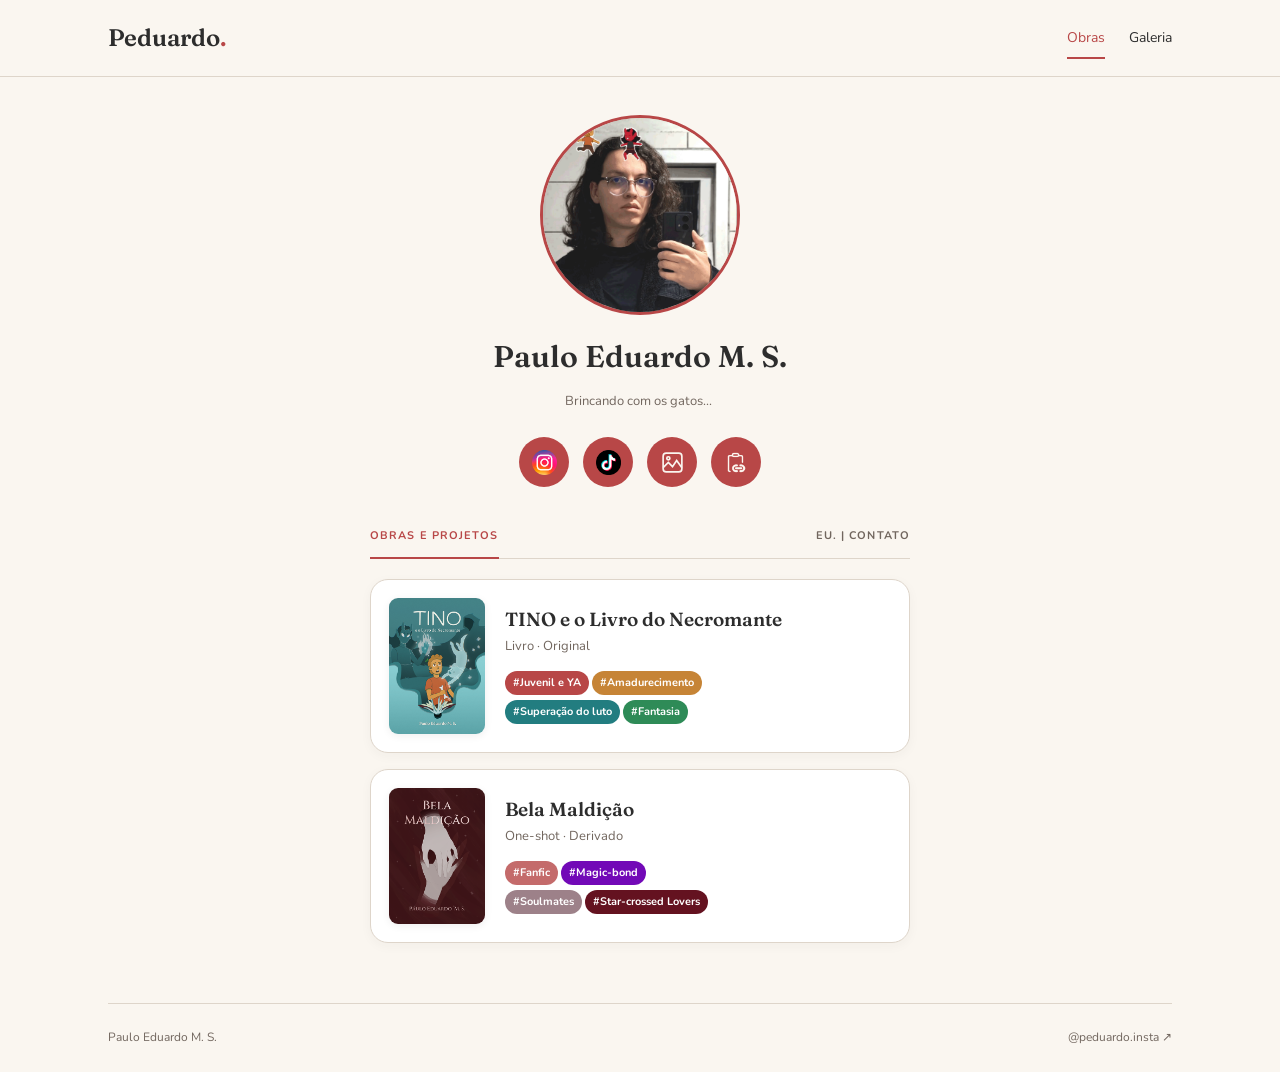
==== index.html @ 7a61a8e0 "Nova versão do portfólio" ====
<!doctype html>
<html lang="pt-BR">
  <head>
    <meta charset="utf-8">
    <!-- Google Tag Manager -->
    <script>window.dataLayer = window.dataLayer || [];</script>
    <script>(function(w,d,s,l,i){w[l]=w[l]||[];w[l].push({'gtm.start':
    new Date().getTime(),event:'gtm.js'});var f=d.getElementsByTagName(s)[0],
    j=d.createElement(s),dl=l!='dataLayer'?'&l='+l:'';j.async=true;j.src=
    'https://www.googletagmanager.com/gtm.js?id='+i+dl;f.parentNode.insertBefore(j,f);
    })(window,document,'script','dataLayer','GTM-KXHLCWLR');</script>
    <!-- End Google Tag Manager -->
    <meta name="viewport" content="width=device-width, initial-scale=1">
    <title>Links · Peduardo.</title>
    <meta name="description" content="Histórias originais, ilustrações e os processos de Paulo Eduardo M. S.">
    <link rel="icon" href="assets/img/favicon.ico" type="image/x-icon">
    <link rel="stylesheet" href="assets/css/fonts.css">
    <link rel="stylesheet" href="assets/css/site.css">
    <script src="assets/js/conteudo.js" defer></script>
    <script src="assets/js/render.js" defer></script>
    <script src="assets/js/site.js" defer></script>
  </head>

  <body data-base="">
    <!-- Google Tag Manager (noscript) -->
    <noscript><iframe src="https://www.googletagmanager.com/ns.html?id=GTM-KXHLCWLR"
    height="0" width="0" style="display:none;visibility:hidden"></iframe></noscript>
    <!-- End Google Tag Manager (noscript) -->

    <a class="skip" href="#conteudo">Pular para o conteúdo</a>

    <header class="site-header">
      <nav class="nav" aria-label="Navegação principal">
        <a class="wordmark" href="./">Peduardo<span>.</span></a>

        <div class="nav-links">
          <a href="links/" aria-current="page">Obras</a>
          <a href="galeria/">Galeria</a>
        </div>
      </nav>
    </header>

    <main id="conteudo" class="links-main">
      <section class="profile" aria-labelledby="nome">
        <picture>
          <source srcset="assets/img/perfil-foto.jpg" media="(prefers-reduced-motion: reduce)">
          <img class="profile-picture" src="assets/img/perfil-foto.gif" alt="Retrato de Paulo Eduardo M. S.">
        </picture>

        <h1 id="nome">Paulo Eduardo M. S.</h1>
        <div class="status-line" aria-hidden="true" id="profile-status">
          Brincando com os gatos.
        </div>
      </section>

      <div class="socials" aria-label="Redes e outros links">
        <a class="social-circle" href="https://instagram.com/peduardo.insta" target="_blank" rel="noopener noreferrer" aria-label="Instagram" title="Instagram" >
          <img src="assets/img/insta.webp" alt="" width="25" height="25">
        </a>

        <a class="social-circle" href="https://tiktok.com/@peduardo.tkk" target="_blank" rel="noopener noreferrer" aria-label="TikTok" title="TikTok">
          <img src="assets/img/tkk.webp" alt="" width="25" height="25">
        </a>

        <a class="social-circle" href="galeria/" aria-label="Galeria" title="Galeria" >
          <svg viewBox="0 0 24 24" aria-hidden="true">
            <rect x="3" y="3" width="18" height="18" rx="3"></rect>
            <circle cx="8" cy="8" r="1.5"></circle>
            <path d="m3 17 5-5 4 4 4-6 5 7"></path>
          </svg>
        </a>

        <button class="social-circle" type="button" data-share aria-label="Compartilhar site" title="Compartilhar">
          <img src="assets/img/share.webp" alt="" width="25" height="25">
        </button>
      </div>

      <div class="links-tabs" role="tablist" aria-label="Conteúdo do portfólio" data-links-tabs hidden>
        <button type="button" id="obras-tab" role="tab" aria-selected="true" aria-controls="obras-panel">Obras e projetos</button>
        <button type="button" id="contato-tab" role="tab" aria-selected="false" aria-controls="contato-panel" tabindex="-1">Eu. | Contato</button>
      </div>

      <section id="obras-panel" role="tabpanel" aria-labelledby="obras-tab" tabindex="0">
        <div data-featured-projects></div>
        <details class="extra-works" hidden>
          <summary>Outras histórias</summary>
          <div data-other-projects></div>
        </details>
      </section>

      <section id="contato-panel" role="tabpanel" aria-labelledby="contato-tab" tabindex="0" hidden>
        <div data-contact-card></div>
      </section>

      <p class="page-footnote">
        
      </p>
    <noscript>Ative o JavaScript para carregar as obras e suas informações.</noscript>
    </main>

    <footer class="site-footer">
      <p data-profile-footer>Paulo Eduardo M. S.</p>
      <a href="https://instagram.com/peduardo.insta" target="_blank" rel="noopener noreferrer">
        @peduardo.insta ↗
      </a>
    </footer>

    <dialog id="preview" aria-labelledby="preview-title">
      <button class="dialog-close" type="button" aria-label="Fechar prévia" autofocus>×</button>
      <div id="preview-content"></div>
    </dialog>

    <p class="toast" role="status" id="toast"></p>
  </body>
</html>
---- assets/css/fonts.css ----
/* Fontes locais: sem requisições a Google Fonts. Licenças em assets/fonts. */
@font-face{font-family:'Nunito';font-style:normal;font-weight:400;font-display:swap;src:url('../fonts/nunito-400.woff2') format('woff2')}
@font-face{font-family:'Nunito';font-style:normal;font-weight:700;font-display:swap;src:url('../fonts/nunito-700.woff2') format('woff2')}
@font-face{font-family:'Fraunces';font-style:normal;font-weight:600;font-display:swap;src:url('../fonts/fraunces-600.woff2') format('woff2')}
---- assets/css/site.css ----
:root {
  --paper: #faf6f0;
  --ink: #2d2d2d;
  --muted: #71665e;
  --red: #b84747;
  --line: #ded5ca;
  --white: #fff;
  --accent: #b84747;
  --soft: #f2e3dd;
  --radius: 18px;
  --shadow: 0 3px 12px #3a30280a;
}

* {
  box-sizing: border-box;
}

html {
  scroll-behavior: smooth;
  scroll-padding-top: 90px;
}

body {
  margin: 0;
  background: var(--paper);
  color: var(--ink);
  font: 16px/1.65 'Nunito',sans-serif;
}

h1, h2, h3, .wordmark {
  font-family: 'Fraunces',Georgia,serif;
  font-weight: 600;
  line-height: 1.2;
}

h1, h2, h3, p {
  margin-top: 0;
}

a {
  color: inherit;
  text-underline-offset: 4px;
}

button, input {
  font: inherit;
}

button, a {
  -webkit-tap-highlight-color: transparent;
  touch-action: manipulation;
}

button {
  color: inherit;
  cursor: pointer;
}

img {
  max-width: 100%;
  height: auto;
  display: block;
}

:focus-visible {
  outline: 3px solid var(--red);
  outline-offset: 5px;
}

[hidden] {
  display: none!important;
}

.skip {
  position: fixed;
  top: -100px;
  left: 16px;
  z-index: 100;
  background: #fff;
  padding: 10px 20px;
}

.skip:focus {
  top: 10px;
}

.wrap {
  width: min(100% - 48px,1064px);
  margin-inline: auto;
}

.eyebrow {
  display: block;
  font-size: 11px;
  text-transform: uppercase;
  letter-spacing: .15em;
  font-weight: 800;
  color: var(--accent);
  margin-bottom: 14px;
}

.site-header {
  border-bottom: 1px solid var(--line);
  background: var(--paper);
}

.nav {
  max-width: 1120px;
  margin: auto;
  min-height: 76px;
  padding: 12px 28px;
  display: flex;
  align-items: center;
  justify-content: space-between;
  gap: 24px;
}

.wordmark {
  font-size: 24px;
  text-decoration: none;
}

.wordmark span {
  color: var(--red);
}

.nav-links {
  display: flex;
  gap: 24px;
}

.nav-links a {
  font-size: 14px;
  text-decoration: none;
  padding: 7px 0;
}

.nav-links a[aria-current=page] {
  color: var(--red);
  box-shadow: 0 2px var(--red);
}

.links-main {
  width: min(100% - 40px,540px);
  margin: auto;
}

.profile {
  text-align: center;
  margin: 38px auto 24px;
  max-width: 520px;
}

.profile-picture {
  border: 3px solid var(--red);
  width: 200px;
  height: 200px;
  border-radius: 50%;
  object-fit: cover;
  margin: 0 auto 20px;
  background: var(--line);
}

.profile h1 {
  font-size: 30px;
  margin-bottom: 12px;
}

.profile p {
  margin-bottom: 8px;
}

.profile-name-toggle {
  font: inherit;
  color: inherit;
  border: 0;
  background: transparent;
  padding: 4px 0;
  max-width: 100%;
  border-radius: 6px;
}

.profile-name-toggle,

.wordmark {
  transition: opacity .18s ease,transform .18s ease;
}

.name-changing {
  opacity: 0;
  transform: translateY(4px);
}

.name-accent {
  color: var(--red);
}

.status-line {
  font-size: 13px;
  color: var(--muted);
  min-height: 22px;
}

#profile-status {
  transition: opacity .3s ease;
}

#profile-status.status-fading {
  opacity: 0;
}

.status-dots {
  display: inline-block;
  width: 1em;
  text-align: left;
}

.socials {
  display: flex;
  justify-content: center;
  gap: 14px;
  margin: 24px auto 24px;
  flex-wrap: wrap;
}

.social-circle {
  width: 50px;
  height: 50px;
  border-radius: 50%;
  background: var(--red);
  display: inline-flex;
  align-items: center;
  justify-content: center;
  border: 0;
  color: var(--paper);
  text-decoration: none;
  transition: transform .2s;
}

.social-circle img {
  width: 25px;
  height: 25px;
  object-fit: contain;
}

.social-circle svg {
  width: 25px;
  height: 25px;
  fill: none;
  stroke: currentColor;
  stroke-width: 1.6;
}

.social-circle:hover {
  transform: translateY(-3px);
}

.links-tabs {
  display: flex;
  justify-content: space-between;
  gap: 16px;
  margin: 28px 0 20px;
  border-bottom: 1px solid var(--line);
}

.links-tabs [role="tab"] {
  padding: 12px 0;
  border: 0;
  border-bottom: 2px solid transparent;
  margin-bottom: -1px;
  background: transparent;
  color: var(--muted);
  font-size: 11px;
  font-weight: 800;
  letter-spacing: .1em;
  text-transform: uppercase;
  transition: color .2s, border-color .2s;
}

.links-tabs [aria-selected="true"] {
  border-bottom-color: var(--red);
  color: var(--red);
}

.links-tabs [role="tab"]:hover {
  color: var(--red);
}

.about-contact-cards {
  display: grid;
  gap: 18px;
}

.contact-card {
  display: grid;
  gap: 22px;
  padding: clamp(22px,5vw,30px);
  border: 1px solid var(--line);
  border-radius: var(--radius);
  background: var(--white);
  box-shadow: var(--shadow);
}

.contact-card h2 {
  font-size: clamp(22px,5vw,27px);
  margin: 0;
}

.contact-description {
  margin: 0;
  color: var(--muted);
  font-size: 14px;
  line-height: 1.7;
}

.about-description {
  display: grid;
  gap: 12px;
}

.contact-invitation {
  display: grid;
  gap: 14px;
}

.contact-link {
  display: flex;
  align-items: center;
  gap: 14px;
  padding: 14px;
  border: 1px solid var(--line);
  border-radius: 12px;
  text-decoration: none;
  transition: background .2s, border-color .2s;
}

.contact-link:hover {
  background: var(--paper);
  border-color: var(--red);
}

.contact-link-text {
  flex: 1;
  min-width: 0;
  overflow-wrap: anywhere;
}

.contact-link-text strong,
.contact-link-text small {
  display: block;
}

.contact-link-text strong {
  font-size: 14px;
}

.contact-link-text small {
  margin-top: 2px;
  color: var(--muted);
  font-size: 12px;
}

.contact-link > span:last-child {
  color: var(--red);
}

.project-card {
  position: relative;
  border: 1px solid var(--line);
  border-radius: var(--radius);
  background: var(--white);
  padding: 18px;
  display: flex;
  gap: 20px;
  align-items: center;
  margin-bottom: 16px;
  box-shadow: var(--shadow);
  transition: transform .2s,box-shadow .2s;
}

.project-card:hover {
  transform: translateY(-3px);
  box-shadow: 0 7px 20px #3a302812;
}

.card-cover {
  width: 96px;
  flex: 0 0 96px;
  border-radius: 9px;
  overflow: hidden;
  box-shadow: 0 2px 8px #0001;
}

.card-cover img {
  width: 100%;
  object-fit: cover;
}

.card-info {
  flex: 1;
  min-width: 0;
}

.card-info h3 {
  font-size: 19px;
  margin-bottom: 5px;
}

.card-title-link {
  text-decoration: none;
}

.card-title-link:after {
  content: '';
  position: absolute;
  inset: 0;
  border-radius: var(--radius);
}

.card-info p {
  font-size: 13px;
  color: var(--muted);
  margin-bottom: 14px;
}

.card-cover .placeholder-cover {
  padding: 10px;
  min-height: 144px;
}

.card-cover .placeholder-title {
  font-size: 18px;
}

.card-cover .placeholder-cover small {
  font-size: 7px;
}

.tags {
  display: grid;
  grid-template-columns: repeat(2,minmax(0,1fr));
  grid-template-rows: repeat(2,minmax(24px,1fr));
  gap: 5px;
}

.tag {
  min-width: 0;
  display: flex;
  align-items: center;
  justify-content: center;
  text-align: center;
  overflow-wrap: anywhere;
  background: var(--tag,var(--accent));
  color: #fff;
  font-size: 11px;
  font-weight: 700;
  padding: 3px 8px;
  border-radius: 7px;
  line-height: 1.6;
}

.tags.work-tags {
  grid-template-columns: minmax(0,1fr);
  grid-template-rows: repeat(2,minmax(24px,auto));
  gap: 5px;
}

.contact-card .tags.work-tags {
    display: flex;
    justify-content: center;
}

.tag-row {
  display: flex;
  align-items: center;
  gap: 3px;
  min-width: 0;
}

.work-tags .tag {
  flex: 0 1 auto;
  max-width: 100%;
  border-radius: 999px;
  padding: 3px 8px;
}

.extra-works {
  margin-top: 28px;
}

.extra-works summary {
  cursor: pointer;
  font-size: 14px;
  color: var(--muted);
  padding: 8px 0;
}

.extra-works .project-card {
  margin-top: 14px;
}

.page-footnote {
  font-size: 13px;
  line-height: 1.6;
  text-align: center;
  color: var(--muted);
  margin: 32px 10px;
}

.button {
  display: inline-flex;
  align-items: center;
  justify-content: center;
  gap: 8px;
  padding: 11px 18px;
  min-height: 44px;
  border-radius: 11px;
  border: 1px solid var(--line);
  background: #fff;
  text-decoration: none;
  font-size: 13px;
  font-weight: 800;
  transition: transform .2s;
}

.button:hover {
  transform: translateY(-2px);
}

.button.primary {
  background: var(--accent);
  border-color: var(--accent);
  color: #fff;
}

.reading-actions {
  display: flex;
  flex-wrap: wrap;
  gap: 10px;
  align-items: center;
  justify-content: center;
}

.reading-link {
  background: transparent;
  border-color: var(--line);
  color: var(--accent);
  padding: 6px 10px;
  min-height: auto;
  border-radius: 15px;
}

.reading-link img {
  width: 20px;
  height: 20px;
  object-fit: contain;
}

.spotify-action {
  display: inline-flex;
  align-items: center;
  justify-content: center;
  gap: 8px;
  min-height: 44px;
  padding: 10px 15px;
  border-radius: 28px;
  background: #173c29;
  color: #fff;
  text-decoration: none;
  font-size: 12px;
  font-weight: 800;
  transition: background .2s,transform .2s;
  flex-shrink: 0;
}

.spotify-action img {
  width: 24px;
  height: 24px;
  object-fit: contain;
}

.spotify-action:hover {
  background: #225c3e;
  transform: translateY(-2px);
}

.project-explore {
  margin-left: auto;
  background: var(--accent);
  border-color: var(--accent);
  color: #fff;
}

.project-explore:hover {
  background: var(--accent);
  border-color: var(--accent);
  filter: brightness(.92);
}

.placeholder-cover {
  aspect-ratio: 2/3;
  background: var(--soft);
  padding: 24px;
  color: var(--accent);
  display: flex;
  flex-direction: column;
  justify-content: space-between;
}

.placeholder-cover .placeholder-title {
  font-family: 'Fraunces',Georgia,serif;
  font-size: clamp(22px,4vw,40px);
  line-height: 1.1;
  overflow-wrap: anywhere;
}

.placeholder-cover small {
  font-size: 10px;
  letter-spacing: .08em;
  text-transform: uppercase;
}

.page-intro {
  padding: 62px 0 36px;
  max-width: 670px;
}

.page-intro h1 {
  font-size: clamp(38px,6vw,55px);
  margin-bottom: 18px;
}

.page-intro p {
  font-size: 17px;
  color: var(--muted);
  max-width: 540px;
}

.gallery-grid {
  columns: 4;
  column-gap: 12px;
}

.gallery-item {
  break-inside: avoid;
  margin: 0 0 12px;
  position: relative;
}

.gallery-item a {
  display: block;
  text-decoration: none;
}

.gallery-item img {
  display: block;
  width: 100%;
  border-radius: 12px;
  background: var(--line);
  transition: filter .2s;
      border: 1px solid var(--line);
}

.gallery-item a:hover img {
  filter: brightness(.92);
}

.gallery-item figcaption {
  font-size: 14px;
  font-weight: 700;
  margin-top: 12px;
}

.gallery-item figcaption small {
  display: block;
  font-size: 12px;
  color: var(--muted);
  font-weight: 400;
}

.gallery-masonry {
  max-width: none;
  column-gap: 12px;
}

.gallery-masonry .gallery-item {
  margin: 0 0 12px;
}

.gallery-masonry .gallery-item img {
  height: auto;
}

@media (min-width: 761px) and (max-width: 1100px) {
  .gallery-grid { columns: 3; }
}

.gallery-masonry .gallery-item a {
  border-radius: 12px;
  overflow: hidden;
  cursor: zoom-in;
}

.gallery-masonry .gallery-item figcaption {
  display: none;
}

.gallery-filters {
  margin: 0;
  padding: 16px;
  border: 1px solid var(--line);
  border-radius: 12px;
  background: var(--white);
}

.gallery-filters label {
  display: block;
  font-size: 13px;
  font-weight: 700;
  margin-bottom: 8px;
}

.gallery-filters input {
  width: 100%;
  border: 1px solid var(--line);
  background: var(--paper);
  color: var(--ink);
  border-radius: 12px;
  padding: 12px 16px;
}

.gallery-tag-filters {
  display: flex;
  flex-wrap: wrap;
  gap: 8px;
  margin-top: 16px;
}

.gallery-tag-filters button {
  max-width: 100%;
  min-height: 40px;
  border: 1px solid var(--line);
  border-radius: 24px;
  padding: 7px 15px;
  background: transparent;
  font-size: 13px;
  white-space: normal;
  overflow-wrap: anywhere;
}

.gallery-tag-filters button[aria-pressed=true] {
  background: var(--ink);
  border-color: var(--ink);
  color: var(--paper);
}

.gallery-empty {
  padding: 32px 0;
  color: var(--muted);
}

.gallery-page .page-intro .eyebrow {
  margin: 8px 0;
}

.gallery-page .page-intro h1 {
  margin-bottom: 0;
}

.gallery-toolbar {
  display: grid;
  gap: 12px;
  margin: 10px 0 18px;
}

.gallery-toolbar-main {
  display: grid;
  grid-template-columns: minmax(0,1fr) auto;
  gap: 12px;
  align-items: start;
}

.gallery-filter-toggle {
  display: flex;
  align-items: center;
  justify-content: space-between;
  gap: 12px;
  font-weight: 700;
}

.gallery-filter-toggle::after {
  content: '+';
  font-size: 18px;
  line-height: 1;
}

.gallery-filter-toggle[aria-expanded="true"] {
  background: var(--soft);
  border-color: var(--red);
  color: var(--red);
}

.gallery-filter-toggle[aria-expanded="true"]::after {
  content: '−';
}

.gallery-order-actions {
  display: flex;
  flex-wrap: wrap;
  justify-content: flex-end;
  gap: 8px;
}

.gallery-filter-toggle,
.gallery-order-actions button {
  border: 1px solid var(--line);
  border-radius: 12px;
  padding: 10px 14px;
  min-height: 44px;
  background: var(--white);
  font-size: 13px;
}

.gallery-order-actions button:hover {
  background: var(--soft);
}

.gallery-order-actions button:disabled {
  opacity: .5;
  cursor: default;
}

.gallery-filter-status {
  display: flex;
  flex-wrap: wrap;
  align-items: center;
  justify-content: space-between;
  gap: 8px 16px;
}

.gallery-filter-tools {
  display: flex;
  flex-wrap: wrap;
  gap: 16px;
  margin-left: auto;
}

.gallery-filter-tools button {
  min-height: 36px;
  padding: 6px 0;
  border: 0;
  background: transparent;
  color: var(--red);
  font-size: 12px;
  text-decoration: underline;
  text-underline-offset: 4px;
}

dialog {
  padding: 0;
  border: 1px solid var(--line);
  border-radius: 20px;
  background: var(--paper);
  color: var(--ink);
  width: min(560px,calc(100% - 32px));
  max-height: 90dvh;
  overflow: auto;
  box-shadow: 0 25px 80px #0004;
}

dialog::backdrop {
  background: #17110ee0;
  backdrop-filter: blur(5px);
}

body:has(dialog[open]) {
  overflow: hidden;
}

.dialog-close {
  position: sticky;
  top: 12px;
  float: right;
  margin: 12px 12px -48px 0;
  width: 36px;
  height: 36px;
  z-index: 2;
  border-radius: 50%;
  border: 1px solid var(--line);
  background: var(--paper);
  font-size: 22px;
  line-height: 1;
}

.dialog-heading {
  display: flex;
  gap: 16px;
  padding: 40px 20px 15px;
  background: var(--soft);
  align-items: flex-end;
}

.dialog-heading img {
  width: 105px;
  max-height: 130px;
  object-fit: contain;
  border-radius: 7px;
}

.dialog-heading .placeholder-cover {
  width: 105px;
  flex-shrink: 0;
  padding: 12px;
}

.dialog-heading .placeholder-title {
  font-size: 22px;
}

.dialog-heading h2 {
  font-size: 22px;
  margin: 10px 0;
}

.dialog-heading p {
  font-size: 13px;
  margin: 0;
  color: var(--muted);
}

.dialog-body {
  padding: 26px 28px;
}

.dialog-body .tags {
  margin-bottom: 25px;
}

.dialog-body .tags.work-tags {
  display: flex;
  flex-wrap: nowrap;
  overflow-x: auto;
  padding-bottom: 4px;
  justify-content: center;
}

.dialog-body .work-tags .tag-row {
  display: contents;
}

.dialog-body .work-tags .tag {
  flex: 0 0 auto;
  white-space: nowrap;
}

.dialog-body .synopsis {
  text-align: justify;
  white-space: pre-line;
  font-size: 15px;
  line-height: 1.7;
}

.dialog-heading.has-cover {
  position: relative;
  overflow: hidden;
  isolation: isolate;
  background: #1a3a38;
}

.dialog-body .eyebrow {
  text-align: center;
}

.dialog-body .tag-row {
  justify-content: center;
}

.dialog-heading.has-cover::before {
  content: "";
  position: absolute;
  inset: 0;
  z-index: -2;
  background-image: var(--banner-image);
  background-size: cover;
  background-position: center;
  filter: blur(3px) brightness(0.6);
  transform: scale(1.15);
}

.dialog-heading.has-cover::after {
  content: "";
  position: absolute;
  inset: 0;
  z-index: -1;
  background: linear-gradient(
    to bottom,
    transparent 20%,
    rgba(15, 10, 8, 0.65) 100%
  );
}

.dialog-heading.has-cover h2 {
  color: white;
  text-shadow: 0 2px 10px rgba(0, 0, 0, 0.6);
}

.dialog-heading.has-cover p,

.dialog-heading.has-cover .eyebrow {
  color: rgba(255, 255, 255, 0.85);
}

.project-dialog {
  width: min(560px,calc(100% - 40px));
  border: 0;
  box-shadow: 0 32px 80px #0007;
  scrollbar-width: thin;
}

.project-dialog[open] {
  animation: project-modal-enter .32s cubic-bezier(.34,1.4,.64,1);
}

.project-dialog::backdrop {
  background: #140f0ab8;
  backdrop-filter: blur(6px);
}

.project-dialog .dialog-close,
.image-dialog .dialog-close {
  position: absolute;
  top: 14px;
  right: 14px;
  float: none;
  display: grid;
  place-items: center;
  width: 32px;
  height: 32px;
  margin: 0;
  border: 1px solid #ffffff40;
  background: #ffffff2e;
  color: #fff;
  font-size: 16px;
  transition: background .2s;
}

.project-dialog .dialog-close:hover,
.project-dialog .dialog-close:focus-visible {
  background: #ffffff52;
}

.project-dialog .dialog-heading {
  min-height: 190px;
  padding: 48px 22px 20px;
  background-color: var(--accent);
}

.project-dialog .dialog-heading > div {
  min-width: 0;
}

.project-dialog .dialog-heading img {
  flex-shrink: 0;
  width: auto;
  height: 130px;
  max-width: 112px;
  max-height: none;
  border-radius: 10px;
  box-shadow: 0 8px 28px #0008;
}

.project-dialog .dialog-heading .placeholder-cover {
  width: 90px;
  height: 130px;
  border-radius: 10px;
  overflow: hidden;
}

.project-dialog .dialog-heading .placeholder-cover small {
  font-size: 8px;
}

.project-dialog .dialog-heading .placeholder-title {
  font-size: 17px;
}

.project-dialog .dialog-heading h2 {
  margin: 0 0 4px;
  color: #fff;
  font-size: 22px;
  font-weight: 600;
  line-height: 1.2;
  overflow-wrap: anywhere;
  text-shadow: 0 2px 10px #0009;
}

.project-dialog .dialog-heading p {
  color: #ffffffb3;
  font-size: 13px;
}

.project-dialog .dialog-body {
  padding: 20px 22px 22px;
}

.project-dialog .dialog-body .tags.work-tags {
  gap: 5px;
  margin-bottom: 24px;
}

.project-dialog .work-tags .tag {
  padding: 4px 9px;
  font-size: 12px;
  line-height: 1.5;
}

.project-dialog .dialog-body .eyebrow {
  margin-bottom: 8px;
  color: var(--red);
  font-size: 10px;
  font-weight: 700;
  letter-spacing: .1em;
}

.project-dialog .synopsis {
  margin-bottom: 0;
  color: #3a3028;
  font-size: 14px;
  line-height: 1.7;
}

.project-modal-scroll:focus-visible {
  outline-offset: -4px;
}

.project-modal-actions {
  display: flex;
  align-items: stretch;
  justify-content: space-between;
  gap: 16px;
  padding: 18px 22px 22px;
  border-top: 1px solid var(--line);
  background: var(--paper);
}

.project-modal-access,
.project-modal-extras {
  display: flex;
  align-items: center;
  min-width: 0;
}

.project-modal-access {
  margin-left: auto;
}

.project-modal-extras {
  order: -1;
  flex-wrap: wrap;
  gap: 8px;
}

.project-modal-actions.has-both .project-modal-access {
  padding-left: 16px;
  border-left: 1px solid var(--red);
}

.project-modal-access .reading-actions {
  justify-content: flex-end;
  gap: 8px;
}

.project-modal-actions .button,
.project-modal-actions .spotify-action {
  min-height: 40px;
  padding: 9px 12px;
  gap: 7px;
  border-radius: 12px;
  font-size: 13px;
  font-weight: 600;
  line-height: 1.3;
  text-align: center;
}

.project-modal-actions .reading-link {
  border: 1.5px solid var(--accent);
  background: #fff;
  color: var(--accent);
  font-weight: 700;
}

.project-modal-actions .project-explore {
  margin-left: 0;
}

.project-modal-actions .spotify-action {
  flex-shrink: 1;
}

.project-modal-actions .spotify-action img,
.project-modal-actions .reading-link img {
  width: 18px;
  height: 18px;
}

.project-modal-extras .button,
.project-modal-extras .spotify-action,
.project-modal-extras .button:hover,
.project-modal-extras .spotify-action:hover {
  min-height: 36px;
  padding: 7px 10px;
  border: 1px solid var(--line);
  background: transparent;
  color: var(--muted);
  box-shadow: none;
  filter: none;
  transform: none;
  transition: none;
}

.project-modal-extras .spotify-action img {
  width: 16px;
  height: 16px;
}

.project-modal-actions a > span[aria-hidden] {
  flex-shrink: 0;
}

@keyframes project-modal-enter {
  from {
    opacity: 0;
    transform: translateY(28px) scale(.96);
  }
  to {
    opacity: 1;
    transform: translateY(0) scale(1);
  }
}

.image-dialog {
  width: min(1060px,calc(100% - 32px));
  background: var(--paper);
}

.image-dialog-layout {
  display: grid;
  grid-template-columns: minmax(0,1.35fr) minmax(280px,1fr);
  align-items: start;
  gap: clamp(20px,3vw,20px);
  padding: clamp(16px,2.5vw,28px);
}

.image-dialog .dialog-close {
  background: #211b1899;
  backdrop-filter: blur(4px);
}

.image-dialog .dialog-close:hover,
.image-dialog .dialog-close:focus-visible {
  background: #211b18bd;
}

.image-dialog.image-zoomed .dialog-close {
  background: #ffffff2e;
}

.image-dialog.image-zoomed .dialog-close:hover,
.image-dialog.image-zoomed .dialog-close:focus-visible {
  background: #ffffff52;
}

.image-dialog-art {
  position: relative;
  background: transparent;
  padding: 0;
  display: flex;
  align-items: center;
  justify-content: center;
  cursor: zoom-in;
  text-decoration: none;
}

.image-dialog-art img {
  max-height: calc(90dvh - 64px);
  object-fit: contain;
  width: 100%;
  max-width: 100%;
  height: auto;
  border-radius: 10px;
}

.image-expand-icon {
  position: absolute;
  bottom: 12px;
  right: 12px;
  display: grid;
  place-items: center;
  width: 32px;
  height: 32px;
  border: 1px solid #ffffff40;
  border-radius: 50%;
  background: #211b1899;
  backdrop-filter: blur(4px);
  color: #fff;
  font-size: 18px;
  line-height: 1;
}

.image-dialog-art:hover .image-expand-icon,
.image-dialog-art:focus-visible .image-expand-icon {
  background: #211b18db;
}

.image-load-status:not(:empty) {
  position: absolute;
  bottom: 12px;
  left: 12px;
  right: 12px;
  padding: 8px 12px;
  border-radius: 8px;
  background: #211b18db;
  color: #fff;
  font-size: 13px;
}

.image-dialog .dialog-body {
  display: flex;
  flex-direction: column;
  gap: 8px;
  min-width: 0;
  padding: 35px 0 24px 0;
}

.image-dialog .eyebrow {
  color: var(--accent);
  margin: 0 0 10px;
  text-align: left;
}

.image-dialog h2 {
  font-size: clamp(21px,2.5vw,27px);
  line-height: 1.2;
  margin: 0;
  overflow-wrap: anywhere;
}

.image-dialog .synopsis {
  margin: 0;
  text-align: left;
  line-height: 1.7;
}

.image-dialog .image-tags {
  display: flex;
  flex-wrap: wrap;
  gap: 6px 14px;
  min-width: 0;
}

.image-tag {
  max-width: 100%;
  color: var(--accent);
  font-size: 12px;
  font-weight: 700;
  text-decoration: none;
  overflow-wrap: anywhere;
  border: 1px solid var(--line);
  padding: 2px 7px;
  border-radius: 6px;
}

.image-tag:hover {
  text-decoration: underline;
}

.image-dialog-actions {
  display: grid;
  gap: 12px;
  padding-top: 18px;
  border-top: 1px solid var(--line);
}

.image-related-links {
  display: flex;
  flex-wrap: wrap;
  gap: 8px;
}

.image-project-action {
  display: flex;
  justify-content: flex-end;
  width: 100%;
}

button.image-dialog-art {
  border: 0;
  border-radius: 0;
  width: 100%;
  max-width: calc((90dvh - 64px) * var(--image-ratio, 1));
  justify-self: center;
  min-width: 0;
  color: inherit;
  cursor: zoom-in;
}

.image-dialog.image-zoomed {
  --paper: #1b1714;
  --ink: #faf6f0;
  --muted: #c8bcb3;
  --line: #faf6f02e;
  width: min(1280px,calc(100% - 24px));
  max-width: min(1280px,calc(100% - 24px));
  background: #181412e6;
  backdrop-filter: blur(12px);
}

.image-dialog.image-zoomed::backdrop {
  background: #0b0908ed;
  backdrop-filter: blur(8px);
}

.image-zoomed .image-dialog-layout {
  grid-template-columns: 1fr;
  padding: 12px;
}

.image-zoomed .dialog-body {
  display: none;
}

.image-zoomed .image-dialog-art {
  cursor: zoom-out;
  padding: 0;
  max-width: calc(82dvh * var(--image-ratio, 1));
}

.image-zoomed .image-dialog-art img {
  width: 100%;
  max-width: 100%;
  max-height: 82dvh;
  object-fit: contain;
}

.image-zoomed .image-expand-icon { display: none; }

.site-footer {
  width: min(100% - 48px,1064px);
  margin: 60px auto 0;
  padding: 24px 0;
  border-top: 1px solid var(--line);
  display: flex;
  justify-content: space-between;
  gap: 16px;
  color: var(--muted);
  font-size: 12px;
}

.site-footer a {
  text-decoration: none;
}

.site-footer p {
  margin: 0;
}

.toast {
  position: fixed;
  bottom: 24px;
  left: 50%;
  transform: translateX(-50%);
  padding: 12px 20px;
  background: var(--ink);
  color: #fff;
  border-radius: 12px;
  z-index: 10;
  font-size: 13px;
  text-align: center;
}

.toast:empty {
  display: none;
}

@media (min-width: 900px) {
  .gallery-item:first-child {
    padding-top: 0;
  }

  .gallery-grid {
    max-width: 900px;
  }

  .gallery-masonry {
    max-width: none;
  }
}

@media (max-width: 760px) {
  .project-dialog {
    max-height: calc(100dvh - 24px);
    overflow: hidden;
  }

  .project-dialog .dialog-close {
    background: #211b1899;
    backdrop-filter: blur(4px);
  }

  .project-dialog #preview-content {
    display: flex;
    flex-direction: column;
    max-height: calc(100dvh - 24px);
  }

  .project-modal-scroll {
    flex: 1 1 auto;
    min-height: 0;
    overflow-y: auto;
    overscroll-behavior: contain;
    scroll-padding-block: 14px;
    scrollbar-width: thin;
  }

  .project-dialog .dialog-heading {
    gap: 16px;
    padding-inline: 20px;
  }

  .project-dialog .dialog-heading img {
    max-width: 90px;
  }

  .project-dialog .dialog-body {
    padding: 20px;
  }

  .project-dialog .dialog-body .tags.work-tags {
    display: grid;
    grid-template-columns: minmax(0,1fr);
    grid-template-rows: none;
    justify-items: center;
    overflow: visible;
    padding-bottom: 0;
  }

  .project-dialog .work-tags .tag-row {
    display: flex;
    justify-content: center;
    gap: 5px;
    max-width: 100%;
  }

  .project-dialog .work-tags .tag {
    flex: 0 1 auto;
    white-space: normal;
  }

  .project-modal-actions {
    flex: 0 0 auto;
    display: grid;
    grid-template-columns: minmax(0,1fr);
    justify-content: center;
    gap: 10px;
    padding: 12px 20px max(12px,env(safe-area-inset-bottom));
  }

  .project-modal-access,
  .project-modal-actions.has-both .project-modal-access {
    display: block;
    margin: 0;
    padding: 0;
    border: 0;
  }

  .project-modal-access .reading-actions {
    display: grid;
    grid-template-columns: repeat(2,minmax(0,1fr));
    gap: 8px;
  }

  .project-modal-extras {
    display: flex;
    flex-wrap: nowrap;
    justify-content: center;
    order: 0;
  }

  .project-modal-actions.has-both .project-modal-extras {
    padding-top: 10px;
    border-top: 1px solid var(--red);
  }

  .project-modal-access .reading-actions > :last-child:nth-child(odd) {
    grid-column: 1 / -1;
  }

  .project-modal-actions .button,
  .project-modal-actions .spotify-action {
    width: 100%;
    min-width: 0;
    min-height: 44px;
    padding-inline: 10px;
    font-size: 13px;
    overflow-wrap: anywhere;
  }

  .project-modal-extras .button,
  .project-modal-extras .spotify-action,
  .project-modal-extras .button:hover,
  .project-modal-extras .spotify-action:hover {
    min-height: 34px;
    padding: 5px 8px;
    font-size: 12px;
  }

  .project-modal-extras .spotify-action {
    flex: 0 0 34px;
    width: 34px;
  }

  .project-modal-extras .project-explore {
    flex: 1 1 0;
    width: auto;
  }

  .dialog-body .tags.work-tags {
    flex-wrap: wrap;
    justify-content: center;
  }
  
  .wrap {
    width: calc(100% - 40px);
  }

  .nav {
    padding-inline: 20px;
    gap: 16px;
  }

  .nav-links {
    gap: 16px;
    flex-shrink: 0;
  }

  .wordmark {
    font-size: 22px;
  }

  .nav .wordmark {
    font-size: clamp(16px, 4.5vw, 22px);
    min-width: 0;
  }

  .profile {
    margin-top: 34px;
  }

  .page-intro {
    padding-top: 38px;
  }

  .gallery-grid {
    columns: 2;
    column-gap: 8px;
  }

  .gallery-masonry {
    column-gap: 8px;
  }

  .gallery-masonry .gallery-item {
    margin-bottom: 8px;
  }

  .image-dialog-layout {
    grid-template-columns: 1fr;
    gap: 20px;
    padding: 16px;
  }

  .image-dialog-art img {
    max-height: 48dvh;
  }

  .image-dialog-art {
    padding: 0;
  }

  .image-dialog .dialog-body {
    padding: 0;
  }

  .gallery-toolbar-main {
    grid-template-columns: 1fr;
    gap: 10px;
  }

  .gallery-order-actions button {
    flex: 1;
    min-width: 0;
  }

  .site-footer {
    margin-top: 40px;
    gap: 6px;
  }
}

@media (max-width: 460px) {
  .nav {
    gap: 12px;
  }

  .nav-links {
    gap: 12px;
  }

  .nav-links a {
    font-size: 13px;
  }

}

@media (max-width: 380px) {
  .nav-links {
    gap: 12px;
  }

  .socials {
    gap: 10px;
  }

  .social-circle {
    width: 46px;
    height: 46px;
  }

  .project-card {
    gap: 14px;
    padding: 14px;
  }

  .card-cover {
    width: 78px;
    flex-basis: 78px;
  }

  .card-info h3 {
    font-size: 17px;
  }

  .dialog-heading {
    padding: 30px 20px;
    gap: 16px;
  }

  .dialog-heading h2 {
    font-size: 21px;
  }

  .dialog-body {
    padding: 22px 20px;
  }
}

@media (prefers-reduced-motion: reduce) {
  html {
    scroll-behavior: auto;
  }

  *,
  
  *:before,
  
  *:after {
    animation: none!important;
    transition: none!important;
  }
}
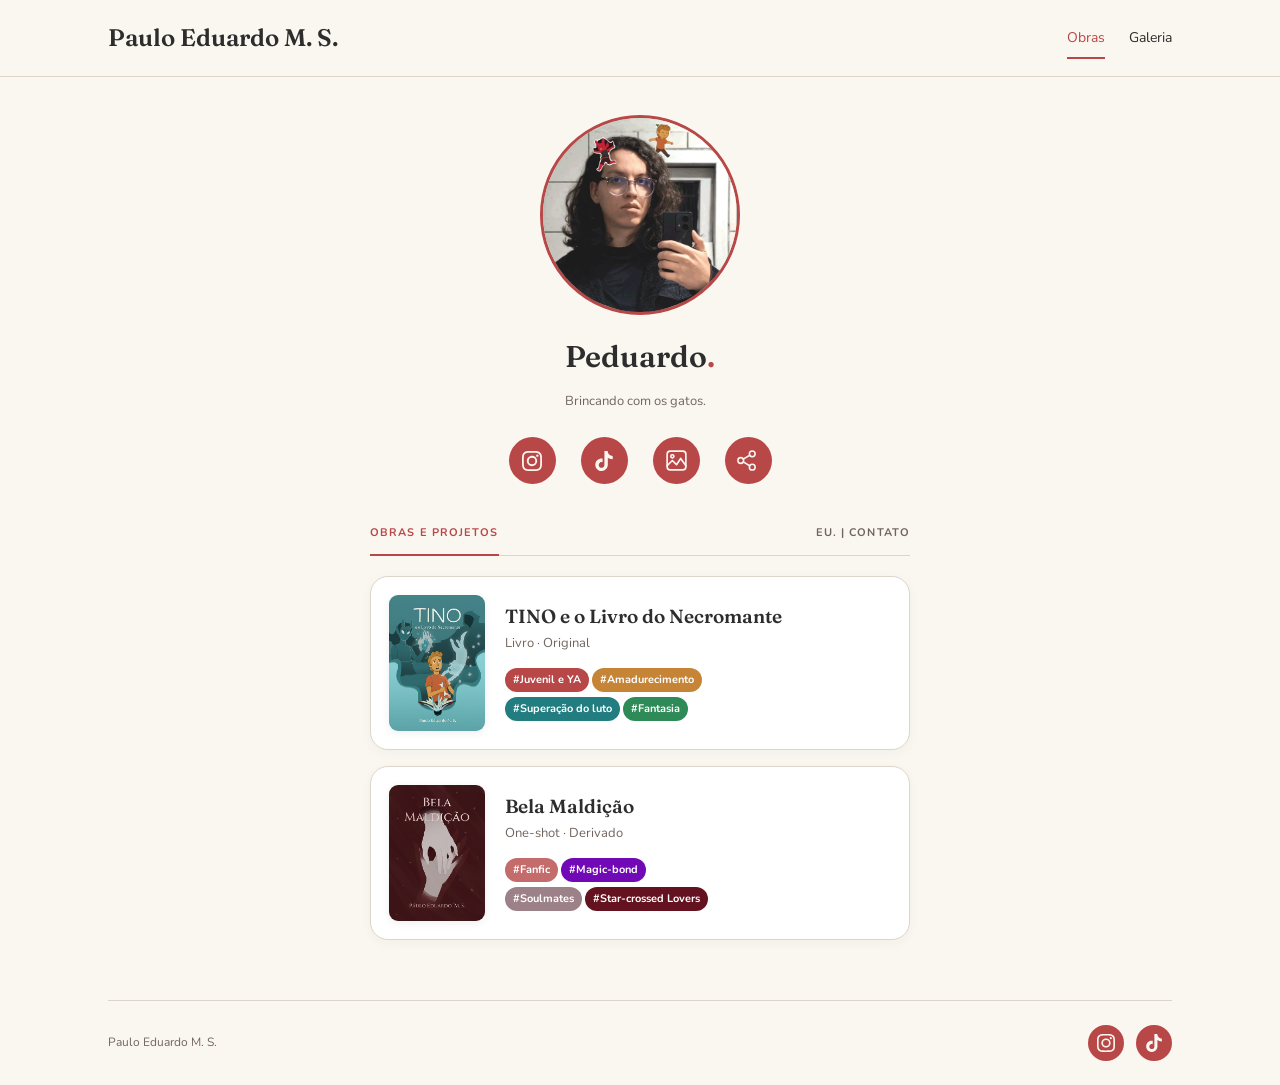
==== commit 57bf2ce4: "Melhorias 👍" ====
--- a/index.html
+++ b/index.html
@@ -55,23 +55,19 @@
 
       <div class="socials" aria-label="Redes e outros links">
         <a class="social-circle" href="https://instagram.com/peduardo.insta" target="_blank" rel="noopener noreferrer" aria-label="Instagram" title="Instagram" >
-          <img src="assets/img/insta.webp" alt="" width="25" height="25">
+          <svg class="icon-brand" aria-hidden="true" focusable="false" width="20" height="20" viewBox="0 0 24 24" xmlns="http://www.w3.org/2000/svg"><path d="M7.0301.084c-1.2768.0602-2.1487.264-2.911.5634-.7888.3075-1.4575.72-2.1228 1.3877-.6652.6677-1.075 1.3368-1.3802 2.127-.2954.7638-.4956 1.6365-.552 2.914-.0564 1.2775-.0689 1.6882-.0626 4.947.0062 3.2586.0206 3.6671.0825 4.9473.061 1.2765.264 2.1482.5635 2.9107.308.7889.72 1.4573 1.388 2.1228.6679.6655 1.3365 1.0743 2.1285 1.38.7632.295 1.6361.4961 2.9134.552 1.2773.056 1.6884.069 4.9462.0627 3.2578-.0062 3.668-.0207 4.9478-.0814 1.28-.0607 2.147-.2652 2.9098-.5633.7889-.3086 1.4578-.72 2.1228-1.3881.665-.6682 1.0745-1.3378 1.3795-2.1284.2957-.7632.4966-1.636.552-2.9124.056-1.2809.0692-1.6898.063-4.948-.0063-3.2583-.021-3.6668-.0817-4.9465-.0607-1.2797-.264-2.1487-.5633-2.9117-.3084-.7889-.72-1.4568-1.3876-2.1228C21.2982 1.33 20.628.9208 19.8378.6165 19.074.321 18.2017.1197 16.9244.0645 15.6471.0093 15.236-.005 11.977.0014 8.718.0076 8.31.0215 7.0301.0839m.1402 21.6932c-1.17-.0509-1.8053-.2453-2.2287-.408-.5606-.216-.96-.4771-1.3819-.895-.422-.4178-.6811-.8186-.9-1.378-.1644-.4234-.3624-1.058-.4171-2.228-.0595-1.2645-.072-1.6442-.079-4.848-.007-3.2037.0053-3.583.0607-4.848.05-1.169.2456-1.805.408-2.2282.216-.5613.4762-.96.895-1.3816.4188-.4217.8184-.6814 1.3783-.9003.423-.1651 1.0575-.3614 2.227-.4171 1.2655-.06 1.6447-.072 4.848-.079 3.2033-.007 3.5835.005 4.8495.0608 1.169.0508 1.8053.2445 2.228.408.5608.216.96.4754 1.3816.895.4217.4194.6816.8176.9005 1.3787.1653.4217.3617 1.056.4169 2.2263.0602 1.2655.0739 1.645.0796 4.848.0058 3.203-.0055 3.5834-.061 4.848-.051 1.17-.245 1.8055-.408 2.2294-.216.5604-.4763.96-.8954 1.3814-.419.4215-.8181.6811-1.3783.9-.4224.1649-1.0577.3617-2.2262.4174-1.2656.0595-1.6448.072-4.8493.079-3.2045.007-3.5825-.006-4.848-.0608M16.953 5.5864A1.44 1.44 0 1 0 18.39 4.144a1.44 1.44 0 0 0-1.437 1.4424M5.8385 12.012c.0067 3.4032 2.7706 6.1557 6.173 6.1493 3.4026-.0065 6.157-2.7701 6.1506-6.1733-.0065-3.4032-2.771-6.1565-6.174-6.1498-3.403.0067-6.156 2.771-6.1496 6.1738M8 12.0077a4 4 0 1 1 4.008 3.9921A3.9996 3.9996 0 0 1 8 12.0077"/></svg>
         </a>
 
         <a class="social-circle" href="https://tiktok.com/@peduardo.tkk" target="_blank" rel="noopener noreferrer" aria-label="TikTok" title="TikTok">
-          <img src="assets/img/tkk.webp" alt="" width="25" height="25">
+          <svg class="icon-brand" aria-hidden="true" focusable="false" width="20" height="20" viewBox="0 0 24 24" xmlns="http://www.w3.org/2000/svg"><path d="M12.525.02c1.31-.02 2.61-.01 3.91-.02.08 1.53.63 3.09 1.75 4.17 1.12 1.11 2.7 1.62 4.24 1.79v4.03c-1.44-.05-2.89-.35-4.2-.97-.57-.26-1.1-.59-1.62-.93-.01 2.92.01 5.84-.02 8.75-.08 1.4-.54 2.79-1.35 3.94-1.31 1.92-3.58 3.17-5.91 3.21-1.43.08-2.86-.31-4.08-1.03-2.02-1.19-3.44-3.37-3.65-5.71-.02-.5-.03-1-.01-1.49.18-1.9 1.12-3.72 2.58-4.96 1.66-1.44 3.98-2.13 6.15-1.72.02 1.48-.04 2.96-.04 4.44-.99-.32-2.15-.23-3.02.37-.63.41-1.11 1.04-1.36 1.75-.21.51-.15 1.07-.14 1.61.24 1.64 1.82 3.02 3.5 2.87 1.12-.01 2.19-.66 2.77-1.61.19-.33.4-.67.41-1.06.1-1.79.06-3.57.07-5.36.01-4.03-.01-8.05.02-12.07z"/></svg>
         </a>
 
-        <a class="social-circle" href="galeria/" aria-label="Galeria" title="Galeria" >
-          <svg viewBox="0 0 24 24" aria-hidden="true">
-            <rect x="3" y="3" width="18" height="18" rx="3"></rect>
-            <circle cx="8" cy="8" r="1.5"></circle>
-            <path d="m3 17 5-5 4 4 4-6 5 7"></path>
-          </svg>
+        <a class="social-circle" href="../galeria/" aria-label="Galeria" title="Galeria" >
+          <svg xmlns="http://www.w3.org/2000/svg" viewBox="0 0 24 24" width="25" height="25" aria-hidden="true" focusable="false"><rect x="3" y="3" width="18" height="18" rx="3"/><circle cx="8" cy="8" r="1.5"/><path d="m3 17 5-5 4 4 4-6 5 7"/></svg>
         </a>
 
         <button class="social-circle" type="button" data-share aria-label="Compartilhar site" title="Compartilhar">
-          <img src="assets/img/share.webp" alt="" width="25" height="25">
+          <svg xmlns="http://www.w3.org/2000/svg" viewBox="0 0 24 24" style="margin-right: 3px" width="23" height="23" aria-hidden="true" focusable="false"><circle cx="18" cy="5" r="3"/><circle cx="6" cy="12" r="3"/><circle cx="18" cy="19" r="3"/><path d="m8.6 10.5 6.8-4M8.6 13.5l6.8 4"/></svg>
         </button>
       </div>
 
@@ -100,9 +96,14 @@
 
     <footer class="site-footer">
       <p data-profile-footer>Paulo Eduardo M. S.</p>
-      <a href="https://instagram.com/peduardo.insta" target="_blank" rel="noopener noreferrer">
-        @peduardo.insta ↗
-      </a>
+      <nav class="footer-socials" aria-label="Redes sociais">
+        <a class="social-circle" href="https://instagram.com/peduardo.insta" target="_blank" rel="noopener noreferrer" aria-label="Instagram" title="Instagram">
+          <svg class="icon-brand" aria-hidden="true" focusable="false" width="25" height="25" viewBox="0 0 24 24" xmlns="http://www.w3.org/2000/svg"><path d="M7.0301.084c-1.2768.0602-2.1487.264-2.911.5634-.7888.3075-1.4575.72-2.1228 1.3877-.6652.6677-1.075 1.3368-1.3802 2.127-.2954.7638-.4956 1.6365-.552 2.914-.0564 1.2775-.0689 1.6882-.0626 4.947.0062 3.2586.0206 3.6671.0825 4.9473.061 1.2765.264 2.1482.5635 2.9107.308.7889.72 1.4573 1.388 2.1228.6679.6655 1.3365 1.0743 2.1285 1.38.7632.295 1.6361.4961 2.9134.552 1.2773.056 1.6884.069 4.9462.0627 3.2578-.0062 3.668-.0207 4.9478-.0814 1.28-.0607 2.147-.2652 2.9098-.5633.7889-.3086 1.4578-.72 2.1228-1.3881.665-.6682 1.0745-1.3378 1.3795-2.1284.2957-.7632.4966-1.636.552-2.9124.056-1.2809.0692-1.6898.063-4.948-.0063-3.2583-.021-3.6668-.0817-4.9465-.0607-1.2797-.264-2.1487-.5633-2.9117-.3084-.7889-.72-1.4568-1.3876-2.1228C21.2982 1.33 20.628.9208 19.8378.6165 19.074.321 18.2017.1197 16.9244.0645 15.6471.0093 15.236-.005 11.977.0014 8.718.0076 8.31.0215 7.0301.0839m.1402 21.6932c-1.17-.0509-1.8053-.2453-2.2287-.408-.5606-.216-.96-.4771-1.3819-.895-.422-.4178-.6811-.8186-.9-1.378-.1644-.4234-.3624-1.058-.4171-2.228-.0595-1.2645-.072-1.6442-.079-4.848-.007-3.2037.0053-3.583.0607-4.848.05-1.169.2456-1.805.408-2.2282.216-.5613.4762-.96.895-1.3816.4188-.4217.8184-.6814 1.3783-.9003.423-.1651 1.0575-.3614 2.227-.4171 1.2655-.06 1.6447-.072 4.848-.079 3.2033-.007 3.5835.005 4.8495.0608 1.169.0508 1.8053.2445 2.228.408.5608.216.96.4754 1.3816.895.4217.4194.6816.8176.9005 1.3787.1653.4217.3617 1.056.4169 2.2263.0602 1.2655.0739 1.645.0796 4.848.0058 3.203-.0055 3.5834-.061 4.848-.051 1.17-.245 1.8055-.408 2.2294-.216.5604-.4763.96-.8954 1.3814-.419.4215-.8181.6811-1.3783.9-.4224.1649-1.0577.3617-2.2262.4174-1.2656.0595-1.6448.072-4.8493.079-3.2045.007-3.5825-.006-4.848-.0608M16.953 5.5864A1.44 1.44 0 1 0 18.39 4.144a1.44 1.44 0 0 0-1.437 1.4424M5.8385 12.012c.0067 3.4032 2.7706 6.1557 6.173 6.1493 3.4026-.0065 6.157-2.7701 6.1506-6.1733-.0065-3.4032-2.771-6.1565-6.174-6.1498-3.403.0067-6.156 2.771-6.1496 6.1738M8 12.0077a4 4 0 1 1 4.008 3.9921A3.9996 3.9996 0 0 1 8 12.0077"/></svg>
+        </a>
+        <a class="social-circle" href="https://tiktok.com/@peduardo.tkk" target="_blank" rel="noopener noreferrer" aria-label="TikTok" title="TikTok">
+          <svg class="icon-brand" aria-hidden="true" focusable="false" width="25" height="25" viewBox="0 0 24 24" xmlns="http://www.w3.org/2000/svg"><path d="M12.525.02c1.31-.02 2.61-.01 3.91-.02.08 1.53.63 3.09 1.75 4.17 1.12 1.11 2.7 1.62 4.24 1.79v4.03c-1.44-.05-2.89-.35-4.2-.97-.57-.26-1.1-.59-1.62-.93-.01 2.92.01 5.84-.02 8.75-.08 1.4-.54 2.79-1.35 3.94-1.31 1.92-3.58 3.17-5.91 3.21-1.43.08-2.86-.31-4.08-1.03-2.02-1.19-3.44-3.37-3.65-5.71-.02-.5-.03-1-.01-1.49.18-1.9 1.12-3.72 2.58-4.96 1.66-1.44 3.98-2.13 6.15-1.72.02 1.48-.04 2.96-.04 4.44-.99-.32-2.15-.23-3.02.37-.63.41-1.11 1.04-1.36 1.75-.21.51-.15 1.07-.14 1.61.24 1.64 1.82 3.02 3.5 2.87 1.12-.01 2.19-.66 2.77-1.61.19-.33.4-.67.41-1.06.1-1.79.06-3.57.07-5.36.01-4.03-.01-8.05.02-12.07z"/></svg>
+        </a>
+      </nav>
     </footer>
 
     <dialog id="preview" aria-labelledby="preview-title">
--- a/assets/css/site.css
+++ b/assets/css/site.css
@@ -218,14 +218,14 @@
 .socials {
   display: flex;
   justify-content: center;
-  gap: 14px;
+  gap: 25px;
   margin: 24px auto 24px;
   flex-wrap: wrap;
 }
 
 .social-circle {
-  width: 50px;
-  height: 50px;
+  width: 47px;
+  height: 47px;
   border-radius: 50%;
   background: var(--red);
   display: inline-flex;
@@ -244,11 +244,19 @@
 }
 
 .social-circle svg {
-  width: 25px;
-  height: 25px;
+  display: block;
+  flex-shrink: 0;
   fill: none;
   stroke: currentColor;
   stroke-width: 1.6;
+  stroke-linecap: round;
+  stroke-linejoin: round;
+}
+
+/* Logotipos: Simple Icons (CC0). A cor acompanha o botão. */
+.social-circle svg.icon-brand {
+  fill: currentColor;
+  stroke: none;
 }
 
 .social-circle:hover {
@@ -482,6 +490,7 @@
   max-width: 100%;
   border-radius: 999px;
   padding: 3px 8px;
+  white-space: nowrap;
 }
 
 .extra-works {
@@ -1303,8 +1312,13 @@
   background: #211b1899;
   backdrop-filter: blur(4px);
   color: #fff;
-  font-size: 18px;
   line-height: 1;
+}
+
+.image-expand-icon svg {
+  display: block;
+  width: 18px;
+  height: 18px;
 }
 
 .image-dialog-art:hover .image-expand-icon,
@@ -1451,6 +1465,8 @@
   border-top: 1px solid var(--line);
   display: flex;
   justify-content: space-between;
+  align-items: center;
+  flex-wrap: wrap;
   gap: 16px;
   color: var(--muted);
   font-size: 12px;
@@ -1462,6 +1478,23 @@
 
 .site-footer p {
   margin: 0;
+}
+
+.footer-socials {
+  display: flex;
+  align-items: center;
+  gap: 12px;
+}
+
+.footer-socials .social-circle {
+  width: 36px;
+  height: 36px;
+}
+
+.footer-socials .social-circle img,
+.footer-socials .social-circle svg {
+  width: 18px;
+  height: 18px;
 }
 
 .toast {
@@ -1728,12 +1761,12 @@
   }
 
   .socials {
-    gap: 10px;
+    gap: 20px;
   }
 
   .social-circle {
-    width: 46px;
-    height: 46px;
+    width: 43px;
+    height: 43px;
   }
 
   .project-card {
